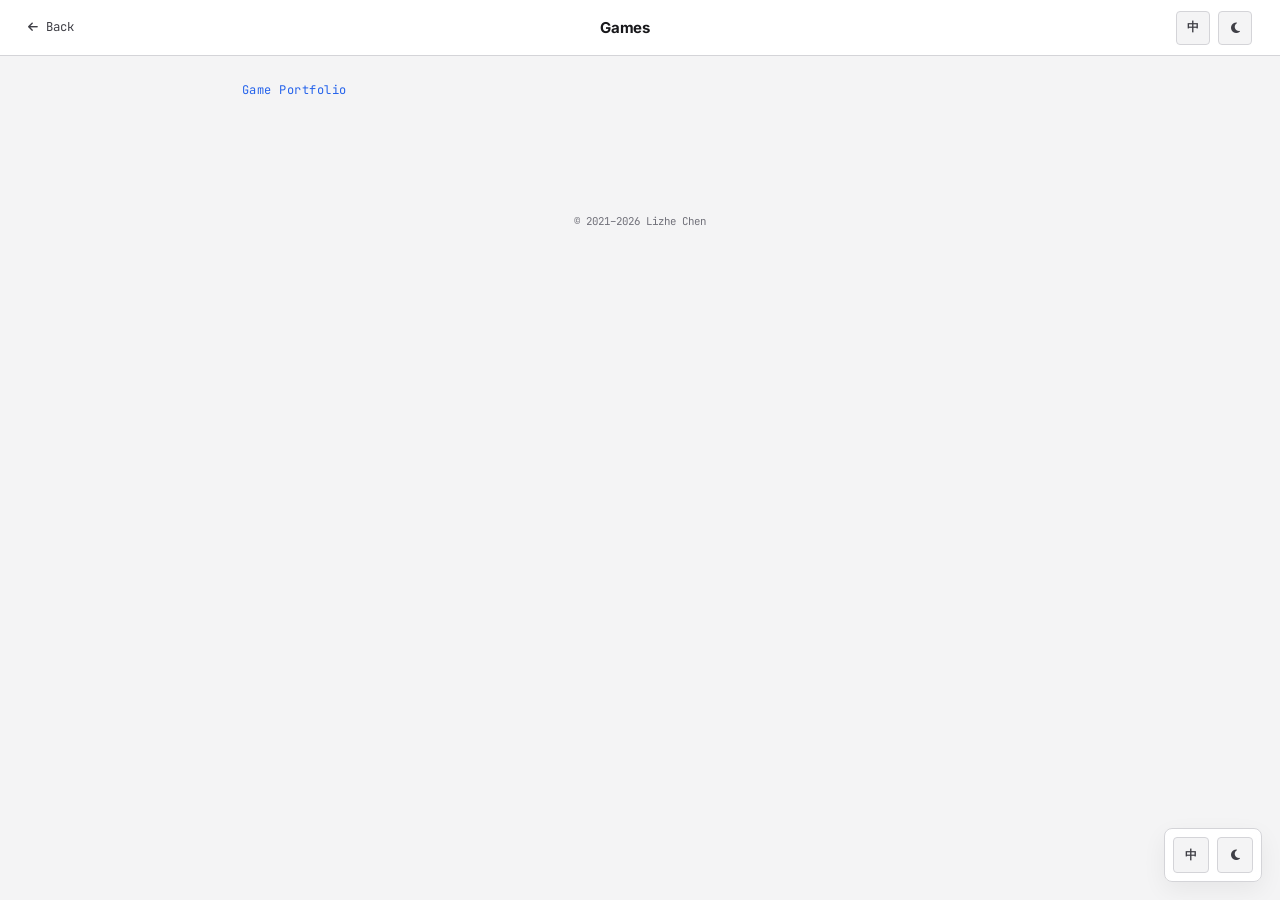
==== experimentalgames.html @ ad8b5a19 "Create experimentalgames.html" ====
<!DOCTYPE html>
<html lang="en" data-theme="light">
<head>
    <meta charset="UTF-8">
    <meta name="viewport" content="width=device-width, initial-scale=1.0">
    <title>Games | Lizhe Chen</title>
    <link rel="shortcut icon" href="/img/favicon.png">
    <link rel="preconnect" href="https://fonts.googleapis.com">
    <link rel="preconnect" href="https://fonts.gstatic.com" crossorigin>
    <link href="https://fonts.googleapis.com/css2?family=JetBrains+Mono:wght@400;500;600;700&family=Inter:wght@400;500;600;700;800&family=Noto+Sans+SC:wght@400;500;600;700&display=swap" rel="stylesheet">
    <link rel="stylesheet" href="https://cdn.jsdelivr.net/npm/@fortawesome/fontawesome-free@6.5.1/css/all.min.css">
    <link rel="stylesheet" href="/css/index.css">
</head>
<body class="subpage">

<header class="sub-header">
    <a href="/" class="sub-back mono">
        <i class="fas fa-arrow-left"></i>
        <span class="en">Back</span><span class="zh">返回</span>
    </a>
    <h1 class="sub-title-text">
        <span class="en">Games</span>
        <span class="zh">游戏作品</span>
    </h1>
    <div class="sub-controls">
        <button class="ctrl-btn lang-toggle" title="Switch Language">
            <span class="en">中</span><span class="zh">EN</span>
        </button>
        <button class="ctrl-btn theme-toggle" title="Toggle Theme">
            <i class="fas fa-moon"></i>
        </button>
    </div>
</header>

<main class="sub-main">
    <span class="sub-section-label mono">
        <span class="en">Game Portfolio</span>
        <span class="zh">游戏作品集</span>
    </span>
    <div class="game-list" id="game-all"></div>
</main>

<footer class="footer" style="max-width:860px;margin:0 auto;">
    <p class="mono">&copy; 2021–2026 Lizhe Chen</p>
</footer>

<div class="floating-controls" aria-label="Display controls">
    <button class="ctrl-btn lang-toggle" title="Switch Language">
        <span class="en">中</span><span class="zh">EN</span>
    </button>
    <button class="ctrl-btn theme-toggle" title="Toggle Theme">
        <i class="fas fa-moon"></i>
    </button>
</div>

<script src="/js/main.js"></script>
</body>
</html>
---- css/index.css ----
/* ==============================================================
   Zishen Wei — Academic Homepage
   Light = Blue accent · Dark = Orange accent
   Geeky / Terminal aesthetic · Sidebar layout · Sharp corners
   Data-driven from /data/*.json
   ============================================================== */

/* ───── Variables ───── */
:root {
    --font: 'Inter', 'Noto Sans SC', -apple-system, 'PingFang SC', 'Microsoft YaHei', sans-serif;
    --mono: 'JetBrains Mono', 'Consolas', 'Courier New', monospace;
    --sidebar-w: 260px;
    --ease: cubic-bezier(.4,0,.2,1);
    --dur: .25s;
}

/* ── Light theme (blue) ── */
html[data-theme="light"] {
    --bg:       #f4f4f5;
    --bg2:      #ffffff;
    --bg3:      #e8e8ec;
    --fg:       #18181b;
    --fg2:      #3f3f46;
    --fg3:      #71717a;
    --border:   #d4d4d8;
    --accent:   #2563eb;
    --accent2:  #1d4ed8;
    --accent-bg:#dbeafe;
    --green:    #16a34a;
    --yellow:   #ca8a04;
    --red:      #dc2626;
    --purple:   #7c3aed;
    --shadow:   0 1px 3px rgba(0,0,0,.08);
    --shadow-lg:0 8px 24px rgba(0,0,0,.06);
    --code-bg:  #f0f0f3;
}

/* ── Dark theme (orange) ── */
html[data-theme="dark"] {
    --bg:       #0a0a0b;
    --bg2:      #141416;
    --bg3:      #1e1e22;
    --fg:       #e4e4e7;
    --fg2:      #a1a1aa;
    --fg3:      #71717a;
    --border:   #27272a;
    --accent:   #f97316;
    --accent2:  #fb923c;
    --accent-bg:rgba(249,115,22,.1);
    --green:    #4ade80;
    --yellow:   #facc15;
    --red:      #f87171;
    --purple:   #a78bfa;
    --shadow:   0 1px 3px rgba(0,0,0,.4);
    --shadow-lg:0 8px 24px rgba(0,0,0,.5);
    --code-bg:  #18181b;
}

/* ───── Reset & Base ───── */
*, *::before, *::after { margin:0; padding:0; box-sizing:border-box; }

html {
    font-size: 15px;
    scroll-behavior: smooth;
    scroll-padding-top: 24px;
}

body {
    font-family: var(--font);
    background: var(--bg);
    color: var(--fg);
    line-height: 1.7;
    -webkit-font-smoothing: antialiased;
    overflow-x: hidden;
    transition: background var(--dur) var(--ease), color var(--dur) var(--ease);
}

/* i18n */
html:not([lang="zh"]) .zh { display: none !important; }
html[lang="zh"] .en        { display: none !important; }

a { color: var(--accent); text-decoration: none; transition: color var(--dur); }
a:hover { color: var(--accent2); }
strong { font-weight: 600; }
code { font-family: var(--mono); font-size: .85em; background: var(--code-bg); padding: 2px 6px; border-radius: 2px; }
em { font-style: italic; color: var(--fg2); }
.mono { font-family: var(--mono); }
img { max-width:100%; display:block; }

::selection { background: var(--accent); color: #fff; }

/* ===============================================================
   SIDEBAR
   =============================================================== */
.sidebar {
    position: fixed;
    top: 0; left: 0;
    width: var(--sidebar-w);
    height: 100vh;
    background: var(--bg2);
    border-right: 1px solid var(--border);
    display: flex;
    flex-direction: column;
    z-index: 100;
    transition: transform .3s var(--ease), background var(--dur) var(--ease);
}

.sidebar-top {
    padding: 32px 20px 20px;
    text-align: center;
}

.avatar-wrap {
    position: relative;
    display: inline-flex;
    align-items: center;
    justify-content: center;
    width: 108px;
    height: 108px;
    margin-bottom: 14px;
    border-radius: 999px;
    background: linear-gradient(145deg, var(--accent-bg), transparent 68%);
    border: 1px solid var(--border);
    box-shadow: inset 0 0 0 1px rgba(255,255,255,.04);
    transition: border-color var(--dur), box-shadow var(--dur), transform var(--dur);
}
.avatar {
    width: 92px; height: 92px;
    border-radius: 999px;
    border: 2px solid var(--bg2);
    object-fit: cover;
    box-shadow: 0 8px 20px rgba(0,0,0,.16);
    transition: transform var(--dur), filter var(--dur);
}
.avatar-wrap:hover {
    border-color: var(--accent);
    box-shadow: 0 0 0 3px var(--accent-bg), inset 0 0 0 1px rgba(255,255,255,.04);
    transform: translateY(-1px);
}
.avatar-wrap:hover .avatar {
    transform: scale(1.02);
    filter: saturate(1.05);
}
.status-dot {
    position: absolute;
    bottom: 8px; right: 8px;
    width: 11px; height: 11px;
    border-radius: 50%;
    background: var(--green);
    border: 2px solid var(--bg2);
    box-shadow: 0 0 0 2px var(--bg2);
}

.sidebar-name {
    font-size: 1.15rem;
    font-weight: 700;
    letter-spacing: -.02em;
    margin-bottom: 2px;
}
.sidebar-tag {
    font-size: .72rem;
    color: var(--fg3);
    letter-spacing: .02em;
}

/* Nav */
.sidebar-nav {
    flex: 1;
    padding: 12px 12px;
    display: flex;
    flex-direction: column;
    gap: 2px;
}
.nav-item {
    display: flex;
    align-items: center;
    gap: 10px;
    padding: 9px 14px;
    font-size: .85rem;
    font-weight: 500;
    color: var(--fg2);
    border-radius: 4px;
    transition: all var(--dur) var(--ease);
    position: relative;
}
.nav-item i { width: 18px; text-align: center; font-size: .8rem; }
.nav-item:hover { color: var(--fg); background: var(--bg3); }
.nav-item.active {
    color: var(--accent);
    background: var(--accent-bg);
}
.nav-item.active::before {
    content: '';
    position: absolute;
    left: 0; top: 50%;
    transform: translateY(-50%);
    width: 3px; height: 20px;
    background: var(--accent);
    border-radius: 0 2px 2px 0;
}

/* Bottom */
.sidebar-bottom {
    padding: 16px 20px;
    border-top: 1px solid var(--border);
    display: flex;
    flex-direction: column;
    gap: 12px;
}
.sidebar-icons {
    display: flex;
    justify-content: center;
    gap: 12px;
}
.sidebar-icons a {
    color: var(--fg3);
    font-size: .9rem;
    transition: color var(--dur);
}
.sidebar-icons a:hover { color: var(--accent); }

.cv-btn {
    display: flex;
    align-items: center;
    justify-content: center;
    gap: 6px;
    padding: 7px 0;
    font-size: .75rem;
    font-weight: 600;
    color: var(--accent);
    border: 1px solid var(--accent);
    border-radius: 4px;
    text-align: center;
    transition: all var(--dur) var(--ease);
    text-decoration: none;
    letter-spacing: .03em;
}
.cv-btn:hover {
    background: var(--accent);
    color: #fff;
}
.cv-btn i {
    font-size: .7rem;
}

.sidebar-controls {
    display: flex;
    justify-content: center;
    gap: 8px;
}
.ctrl-btn {
    width: 34px; height: 34px;
    border: 1px solid var(--border);
    border-radius: 4px;
    background: var(--bg);
    color: var(--fg2);
    font-size: .8rem;
    font-family: var(--mono);
    font-weight: 600;
    cursor: pointer;
    display: flex;
    align-items: center;
    justify-content: center;
    transition: all var(--dur);
}
.ctrl-btn:hover {
    border-color: var(--accent);
    color: var(--accent);
    background: var(--accent-bg);
}

.floating-controls {
    position: fixed;
    right: 18px;
    bottom: 18px;
    z-index: 300;
    display: inline-flex;
    gap: 8px;
    padding: 8px;
    background: var(--bg2);
    background: color-mix(in oklab, var(--bg2) 92%, transparent);
    border: 1px solid var(--border);
    border-radius: 8px;
    box-shadow: var(--shadow-lg);
    backdrop-filter: blur(8px);
}

.floating-controls .ctrl-btn {
    width: 36px;
    height: 36px;
}

/* ===============================================================
   MOBILE TOP BAR
   =============================================================== */
.topbar {
    display: none;
    position: fixed;
    top: 0; left: 0; right: 0;
    height: 52px;
    background: var(--bg2);
    border-bottom: 1px solid var(--border);
    z-index: 200;
    align-items: center;
    padding: 0 16px;
    gap: 12px;
    transition: background var(--dur) var(--ease);
}
.topbar-menu {
    background: none; border: none;
    color: var(--fg);
    font-size: 1.2rem;
    cursor: pointer;
}
.topbar-name {
    flex: 1;
    font-size: .85rem;
    color: var(--fg3);
}
.topbar-right {
    display: flex;
    gap: 6px;
}

.sidebar-controls,
.topbar-right,
.sub-controls {
    display: none;
}

.overlay {
    display: none;
    position: fixed;
    inset: 0;
    background: rgba(0,0,0,.5);
    z-index: 90;
}
.overlay.show { display: block; }

/* ===============================================================
   MAIN
   =============================================================== */
.main {
    margin-left: var(--sidebar-w);
    min-height: 100vh;
    padding: 0;
    transition: margin var(--dur) var(--ease);
}

.sec {
    max-width: 820px;
    margin: 0 auto;
    padding: 48px 36px 56px;
    border-bottom: 1px solid var(--border);
}
.sec:last-of-type { border-bottom: none; }

/* Section headers */
.sec-header {
    display: flex;
    align-items: baseline;
    gap: 12px;
    margin-bottom: 32px;
}
.sec-label {
    font-size: .8rem;
    color: var(--accent);
    letter-spacing: .04em;
}
.sec-count {
    font-size: .72rem;
    color: var(--fg3);
    margin-left: auto;
}

/* ── Intro ── */
.intro { margin-bottom: 40px; }

.glitch-text {
    font-size: 2.5rem;
    font-weight: 800;
    letter-spacing: -.03em;
    line-height: 1.1;
    margin-bottom: 10px;
    position: relative;
    display: inline-block;
}
.glitch-text::after {
    content: attr(data-text);
    position: absolute;
    left: 2px; top: 2px;
    color: var(--accent);
    opacity: 0;
    clip-path: polygon(0 0, 100% 0, 100% 45%, 0 45%);
    animation: glitch 4s ease-in-out infinite;
}

@keyframes glitch {
    0%,92%,100% { opacity:0; transform:translate(0); }
    93% { opacity:.7; transform:translate(-3px, 1px); }
    94% { opacity:.7; transform:translate(3px, -1px); }
    95% { opacity:0; }
    96% { opacity:.5; transform:translate(2px, 2px); }
    97% { opacity:0; }
}

.intro-sub {
    font-size: .95rem;
    color: var(--fg2);
    margin-bottom: 16px;
}

.intro-bio {
    font-size: .95rem;
    line-height: 1.75;
    max-width: 640px;
    color: var(--fg);
    margin-bottom: 18px;
}
.intro-bio strong { color: var(--accent); }

.intro-contact {
    display: flex;
    flex-direction: column;
    gap: 4px;
    font-size: .8rem;
    color: var(--fg3);
    align-items: flex-start;
}
.intro-contact i { margin-right: 6px; color: var(--accent); }
.intro-contact .cv-btn { margin-top: 6px; padding: 6px 16px; }

/* ── Research cards ── */
.research-grid {
    display: grid;
    grid-template-columns: 1fr 1fr;
    gap: 16px;
}
.research-card {
    background: var(--bg2);
    border: 1px solid var(--border);
    border-radius: 4px;
    padding: 22px;
    transition: all var(--dur) var(--ease);
    position: relative;
    overflow: hidden;
}
.research-card::before {
    content: '';
    position: absolute;
    top: 0; left: 0; right: 0;
    height: 2px;
    background: linear-gradient(90deg, var(--accent), var(--purple));
    transform: scaleX(0);
    transform-origin: left;
    transition: transform .4s var(--ease);
}
.research-card:hover {
    border-color: var(--accent);
    box-shadow: var(--shadow-lg);
    transform: translateY(-2px);
}
.research-card:hover::before { transform: scaleX(1); }

.rc-head {
    display: flex;
    align-items: center;
    gap: 10px;
    margin-bottom: 10px;
}
.rc-icon {
    width: 36px; height: 36px;
    display: flex;
    align-items: center;
    justify-content: center;
    background: var(--accent-bg);
    color: var(--accent);
    border-radius: 4px;
    font-size: .9rem;
    flex-shrink: 0;
    transition: all var(--dur);
}
.research-card:hover .rc-icon {
    background: var(--accent);
    color: #fff;
}

.research-card h3 {
    font-size: .95rem;
    font-weight: 600;
    line-height: 1.35;
}
.research-card p {
    font-size: .8rem;
    color: var(--fg3);
    line-height: 1.65;
    margin-bottom: 12px;
}

/* Tags */
.tag-row { display: flex; flex-wrap: wrap; gap: 5px; }
.tag {
    font-family: var(--mono);
    font-size: .65rem;
    font-weight: 500;
    padding: 3px 9px;
    border: 1px solid var(--border);
    border-radius: 2px;
    color: var(--fg3);
    background: var(--bg);
    letter-spacing: .02em;
    transition: all var(--dur);
}
.research-card:hover .tag,
.proj-card:hover .tag,
.proj-detail-card:hover .tag {
    border-color: var(--accent);
    color: var(--accent);
    background: var(--accent-bg);
}

/* ===============================================================
   PUBLICATIONS
   =============================================================== */
.pub-list {
    display: flex;
    flex-direction: column;
    gap: 12px;
}
.pub {
    display: flex;
    gap: 16px;
    align-items: flex-start;
    padding: 16px 18px;
    background: var(--bg2);
    border: 1px solid var(--border);
    border-radius: 4px;
    border-left: 3px solid transparent;
    transition: all var(--dur) var(--ease);
}
.pub:hover {
    border-left-color: var(--accent);
    background: var(--bg3);
    transform: translateX(4px);
}

/* Paper thumbnail */
.pub-thumb {
    width: 150px;
    height: 95px;
    flex-shrink: 0;
    border-radius: 4px;
    overflow: hidden;
    background: var(--bg3);
    border: 1px solid var(--border);
    position: relative;
    display: flex;
    align-items: center;
    justify-content: center;
    transition: border-color var(--dur);
}
.pub:hover .pub-thumb { border-color: var(--accent); }
.pub-thumb img {
    width: 100%;
    height: 100%;
    object-fit: cover;
    position: absolute;
    inset: 0;
    z-index: 1;
}
.pub-thumb-label {
    font-size: .6rem;
    color: var(--fg3);
    text-transform: uppercase;
    letter-spacing: .06em;
    user-select: none;
}

.pub-badge {
    display: inline-flex;
    align-items: center;
    justify-content: center;
    padding: 2px 8px;
    font-family: var(--mono);
    font-size: .6rem;
    font-weight: 700;
    letter-spacing: .04em;
    border-radius: 2px;
    margin-bottom: 6px;
    vertical-align: middle;
}
.pub-badge.ccf-a { background: rgba(234,179,8,.15); color: var(--yellow); border: 1px solid rgba(234,179,8,.3); }
.pub-badge.ccf-c { background: rgba(96,165,250,.1); color: #60a5fa; border: 1px solid rgba(96,165,250,.25); }
.pub-badge.journal { background: rgba(74,222,128,.1); color: var(--green); border: 1px solid rgba(74,222,128,.25); }
.pub-badge.conf { background: rgba(167,139,250,.1); color: var(--purple); border: 1px solid rgba(167,139,250,.25); }
.pub-badge.preprint { background: var(--bg3); color: var(--fg3); border: 1px solid var(--border); }

.pub-body { flex: 1; min-width: 0; }
.pub-body h3 {
    font-size: .88rem;
    font-weight: 600;
    line-height: 1.45;
    margin-bottom: 4px;
}
.pub-body h3 a { color: var(--fg); }
.pub-body h3 a:hover { color: var(--accent); }
.pub-meta {
    font-size: .78rem;
    color: var(--fg3);
    margin-bottom: 2px;
}
.pub-meta u { text-decoration-color: var(--accent); text-underline-offset: 2px; }
.pub-venue {
    font-size: .72rem;
    color: var(--fg3);
    font-style: italic;
}

/* ── View All button ── */
.view-all-wrap {
    margin-top: 24px;
    text-align: center;
}
.view-all-btn {
    display: inline-flex;
    align-items: center;
    gap: 8px;
    padding: 10px 28px;
    font-size: .82rem;
    font-weight: 600;
    color: var(--accent);
    border: 1px solid var(--accent);
    border-radius: 4px;
    background: transparent;
    transition: all var(--dur) var(--ease);
    letter-spacing: .02em;
}
.view-all-btn:hover {
    background: var(--accent);
    color: #fff;
    transform: translateY(-1px);
    box-shadow: var(--shadow);
}
.view-all-btn i { font-size: .75rem; }

/* ===============================================================
   PROJECTS — Grid cards (main page)
   =============================================================== */
.proj-grid {
    display: grid;
    grid-template-columns: 1fr 1fr;
    gap: 14px;
}
.proj-card {
    background: var(--bg2);
    border: 1px solid var(--border);
    border-radius: 4px;
    padding: 22px;
    display: flex;
    flex-direction: column;
    transition: all var(--dur) var(--ease);
    position: relative;
}
.proj-card::after {
    content: '';
    position: absolute;
    bottom: 0; left: 0; right: 0;
    height: 2px;
    background: linear-gradient(90deg, var(--accent), var(--green));
    transform: scaleX(0);
    transition: transform .35s var(--ease);
}
.proj-card:hover {
    border-color: var(--accent);
    box-shadow: var(--shadow-lg);
    transform: translateY(-3px);
}
.proj-card:hover::after { transform: scaleX(1); }

.proj-cover {
    width: 100%;
    aspect-ratio: 16 / 9;
    border-radius: 4px;
    overflow: hidden;
    border: 1px solid var(--border);
    margin-bottom: 12px;
    background: var(--bg3);
}
.proj-cover img {
    width: 100%;
    height: 100%;
    object-fit: cover;
    transition: transform .3s var(--ease);
}
.proj-card:hover .proj-cover img {
    transform: scale(1.02);
}

.proj-head {
    display: flex;
    align-items: center;
    gap: 0.5rem;
    margin-bottom: 10px;
}
.proj-icon {
    font-size: .8rem;
    color: var(--accent);
}
.proj-badge {
    margin-left: auto;
    font-family: var(--mono);
    font-size: .6rem;
    font-weight: 600;
    padding: 2px 8px;
    border-radius: 2px;
    text-transform: uppercase;
    letter-spacing: .05em;
}
.proj-badge.open-source { background: rgba(74,222,128,.12); color: var(--green); border: 1px solid rgba(74,222,128,.25); }
.proj-badge.wip { background: rgba(234,179,8,.12); color: var(--yellow); border: 1px solid rgba(234,179,8,.25); }
.proj-badge.contrib { background: rgba(167,139,250,.1); color: var(--purple); border: 1px solid rgba(167,139,250,.25); }

.proj-stars {
    display: inline-flex;
    align-items: center;
    gap: 4px;
    font-family: var(--mono);
    font-size: .7rem;
    color: var(--dim);
}
.proj-stars i {
    color: #f59e0b;
    font-size: .65rem;
}

.proj-card h3 {
    font-size: 1rem;
    font-weight: 600;
    margin-bottom: 8px;
}
.proj-card h3 a { color: var(--fg); }
.proj-card h3 a:hover { color: var(--accent); }

.proj-card > p {
    font-size: .82rem;
    color: var(--fg3);
    line-height: 1.65;
    flex: 1;
    margin-bottom: 14px;
}

/* ===============================================================
   PROJECTS — Detail cards (sub-page, single column, larger)
   =============================================================== */
.proj-detail-list {
    display: flex;
    flex-direction: column;
    gap: 20px;
}

.proj-detail-card {
    background: var(--bg2);
    border: 1px solid var(--border);
    border-radius: 4px;
    padding: 28px;
    transition: all var(--dur) var(--ease);
    position: relative;
    overflow: hidden;
}
.proj-detail-card::after {
    content: '';
    position: absolute;
    bottom: 0; left: 0; right: 0;
    height: 2px;
    background: linear-gradient(90deg, var(--accent), var(--green));
    transform: scaleX(0);
    transition: transform .35s var(--ease);
}
.proj-detail-card:hover {
    border-color: var(--accent);
    box-shadow: var(--shadow-lg);
}
.proj-detail-card:hover::after { transform: scaleX(1); }

.proj-detail-top { margin-bottom: 16px; }
.proj-detail-card h3 {
    font-size: 1.2rem;
    font-weight: 700;
    margin-bottom: 8px;
}
.proj-detail-card h3 a { color: var(--fg); }
.proj-detail-card h3 a:hover { color: var(--accent); }

.proj-detail-role {
    font-size: .8rem;
    color: var(--accent);
    display: flex;
    align-items: center;
    gap: 6px;
}
.proj-detail-role i { font-size: .75rem; }

.proj-detail-img {
    margin-bottom: 16px;
    border-radius: 4px;
    overflow: hidden;
    border: 1px solid var(--border);
}
.proj-detail-img img {
    width: 100%;
    display: block;
}

.proj-detail-body {
    font-size: .9rem;
    color: var(--fg2);
    line-height: 1.75;
    margin-bottom: 16px;
}

/* ===============================================================
   EXPERIENCE / TIMELINE
   =============================================================== */
.sub-title {
    font-size: .95rem;
    font-weight: 600;
    display: flex;
    align-items: center;
    gap: 8px;
    margin: 36px 0 18px;
}
.sub-title i { color: var(--accent); font-size: .85rem; }

.timeline {
    position: relative;
    padding-left: 26px;
}
.timeline::before {
    content: '';
    position: absolute;
    left: 5px;
    top: 8px; bottom: 8px;
    width: 1px;
    background: var(--border);
}

.tl-item { position: relative; margin-bottom: 18px; }
.tl-item:last-child { margin-bottom: 0; }

.tl-dot {
    position: absolute;
    left: -26px; top: 20px;
    width: 11px; height: 11px;
    border-radius: 50%;
    border: 2px solid var(--accent);
    background: var(--bg);
    z-index: 1;
    transition: all var(--dur);
}
.tl-item:hover .tl-dot {
    background: var(--accent);
    box-shadow: 0 0 0 3px var(--accent-bg);
}

.tl-card {
    background: var(--bg2);
    border: 1px solid var(--border);
    border-radius: 4px;
    padding: 18px 20px;
    transition: all var(--dur);
}
.tl-card:hover {
    border-color: var(--accent);
    box-shadow: var(--shadow);
}

.tl-row {
    display: flex;
    justify-content: space-between;
    align-items: flex-start;
    gap: 10px;
    margin-bottom: 4px;
    flex-wrap: wrap;
}
.tl-row h4 { font-size: .92rem; font-weight: 600; }
.tl-date {
    font-size: .68rem;
    color: var(--accent);
    padding: 2px 8px;
    border: 1px solid var(--accent);
    border-radius: 2px;
    white-space: nowrap;
    opacity: .8;
}

.tl-role {
    font-size: .82rem;
    color: var(--accent);
    font-weight: 500;
    margin-bottom: 6px;
}
.tl-desc {
    font-size: .8rem;
    color: var(--fg3);
    line-height: 1.6;
}
.tl-list {
    list-style: none;
    margin-top: 8px;
}
.tl-list li {
    position: relative;
    padding-left: 14px;
    font-size: .8rem;
    color: var(--fg3);
    line-height: 1.6;
    margin-bottom: 5px;
}
.tl-list li::before {
    content: '›';
    position: absolute;
    left: 0;
    color: var(--accent);
    font-weight: 700;
}

/* ===============================================================
   AWARDS
   =============================================================== */
.awards-list {
    display: flex;
    flex-direction: column;
    gap: 8px;
}
.award {
    display: flex;
    align-items: flex-start;
    gap: 14px;
    padding: 14px 18px;
    background: var(--bg2);
    border: 1px solid var(--border);
    border-radius: 4px;
    transition: all var(--dur) var(--ease);
}
.award:hover {
    border-color: var(--accent);
    transform: translateX(4px);
    background: var(--bg3);
}
.award-icon {
    color: var(--yellow);
    font-size: .9rem;
    margin-top: 2px;
    flex-shrink: 0;
}
.award h4 {
    font-size: .85rem;
    font-weight: 500;
    line-height: 1.5;
}
.award h4 strong { color: var(--accent); }
.award-official {
    font-size: .68rem;
    color: var(--fg3);
    margin-top: 3px;
    opacity: .75;
}
.award-note {
    font-size: .75rem;
    color: var(--fg3);
    margin-top: 3px;
}

/* ===============================================================
   GAMES
   =============================================================== */
.game-list {
    display: flex;
    flex-direction: column;
    gap: 20px;
}

/* ── Card (main page — compact with embedded video) ── */
.game-card {
    background: var(--bg2);
    border: 1px solid var(--border);
    border-radius: 4px;
    overflow: hidden;
    transition: all var(--dur) var(--ease);
    display: flex;
    flex-direction: row;
    gap: 0;
}
.game-card:hover {
    border-color: var(--accent);
    box-shadow: var(--shadow-lg);
    transform: translateY(-2px);
}

.game-video {
    flex-shrink: 0;
    width: 320px;
    aspect-ratio: 16 / 9;
    background: #000;
    position: relative;
}
.game-video iframe {
    position: absolute;
    inset: 0;
    width: 100%;
    height: 100%;
    border: none;
}

.game-cover {
    flex-shrink: 0;
    width: 320px;
    aspect-ratio: 16 / 9;
    background: var(--bg3);
    overflow: hidden;
}
.game-cover img {
    width: 100%;
    height: 100%;
    object-fit: cover;
    transition: transform .3s var(--ease);
}
.game-card:hover .game-cover img { transform: scale(1.03); }

.game-body {
    flex: 1;
    padding: 20px 24px;
    display: flex;
    flex-direction: column;
    min-width: 0;
}
.game-body h3 {
    font-size: 1.05rem;
    font-weight: 700;
    margin-bottom: 4px;
}
.game-role {
    font-size: .72rem;
    color: var(--accent);
    margin-bottom: 10px;
}
.game-desc {
    font-size: .82rem;
    color: var(--fg2);
    line-height: 1.65;
    flex: 1;
    margin-bottom: 12px;
}
.game-awards {
    font-size: .75rem;
    color: var(--yellow);
    display: flex;
    align-items: center;
    gap: 6px;
    margin-bottom: 10px;
}
.game-awards i { font-size: .7rem; }

.game-views {
    display: inline-flex;
    align-items: center;
    gap: 5px;
    font-family: var(--mono);
    font-size: .72rem;
    color: var(--dim);
    margin-bottom: 10px;
}
.game-views i {
    color: var(--accent);
    font-size: .65rem;
}

/* ── Detail card (sub-page — full width, large video) ── */
.game-detail-card {
    background: var(--bg2);
    border: 1px solid var(--border);
    border-radius: 4px;
    padding: 28px;
    transition: all var(--dur) var(--ease);
    position: relative;
    overflow: hidden;
}
.game-detail-card::after {
    content: '';
    position: absolute;
    bottom: 0; left: 0; right: 0;
    height: 2px;
    background: linear-gradient(90deg, var(--accent), var(--purple));
    transform: scaleX(0);
    transition: transform .35s var(--ease);
}
.game-detail-card:hover {
    border-color: var(--accent);
    box-shadow: var(--shadow-lg);
}
.game-detail-card:hover::after { transform: scaleX(1); }
.game-detail-card:hover .tag {
    border-color: var(--accent);
    color: var(--accent);
    background: var(--accent-bg);
}

.game-detail-card h3 {
    font-size: 1.3rem;
    font-weight: 700;
    margin-bottom: 4px;
}

.game-video-lg {
    width: 100%;
    aspect-ratio: 16 / 9;
    margin: 16px 0;
    border-radius: 4px;
    overflow: hidden;
    border: 1px solid var(--border);
}
.game-video-lg iframe {
    width: 100%;
    height: 100%;
    border: none;
}

.game-cover-lg {
    width: 100%;
    aspect-ratio: 16 / 9;
    margin: 16px 0;
    border-radius: 4px;
    overflow: hidden;
    border: 1px solid var(--border);
}
.game-cover-lg img {
    width: 100%;
    height: 100%;
    object-fit: cover;
}

.game-detail-body {
    font-size: .9rem;
    color: var(--fg2);
    line-height: 1.75;
    margin-bottom: 16px;
}

.game-links {
    display: flex;
    flex-wrap: wrap;
    gap: 10px;
    margin-top: 14px;
}
.game-link {
    display: inline-flex;
    align-items: center;
    gap: 6px;
    padding: 6px 14px;
    font-size: .78rem;
    font-weight: 500;
    color: var(--accent);
    border: 1px solid var(--accent);
    border-radius: 4px;
    transition: all var(--dur);
}
.game-link:hover {
    background: var(--accent);
    color: #fff;
}
.game-link i { font-size: .75rem; }

/* ===============================================================
   FOOTER
   =============================================================== */
.footer {
    text-align: center;
    padding: 28px 20px;
    color: var(--fg3);
    font-size: .72rem;
}

/* ===============================================================
   SUB-PAGE LAYOUT (papers.html, awards.html, projects.html)
   =============================================================== */
.subpage { background: var(--bg); color: var(--fg); }

.sub-header {
    position: fixed;
    top: 0; left: 0; right: 0;
    height: 56px;
    background: var(--bg2);
    border-bottom: 1px solid var(--border);
    display: flex;
    align-items: center;
    padding: 0 28px;
    gap: 16px;
    z-index: 100;
    transition: background var(--dur) var(--ease);
}
.sub-back {
    display: inline-flex;
    align-items: center;
    gap: 8px;
    font-size: .82rem;
    color: var(--fg2);
    transition: color var(--dur);
    flex-shrink: 0;
}
.sub-back:hover { color: var(--accent); }
.sub-back i { font-size: .75rem; }

.sub-title-text {
    flex: 1;
    font-size: 1rem;
    font-weight: 700;
    letter-spacing: -.01em;
    text-align: center;
}

.sub-controls {
    display: flex;
    gap: 8px;
    flex-shrink: 0;
}

.sub-main {
    max-width: 860px;
    margin: 0 auto;
    padding: 80px 32px 60px;
}

.sub-section-label {
    font-size: .8rem;
    color: var(--accent);
    letter-spacing: .04em;
    margin-bottom: 24px;
    display: block;
}

/* ===============================================================
   ANIMATIONS
   =============================================================== */
.reveal {
    opacity: 0;
    transform: translateY(20px);
    transition: opacity .6s var(--ease), transform .6s var(--ease);
}
.reveal.visible {
    opacity: 1;
    transform: translateY(0);
}
.research-grid .reveal:nth-child(2) { transition-delay: .08s; }
.proj-grid .reveal:nth-child(2) { transition-delay: .06s; }
.proj-grid .reveal:nth-child(3) { transition-delay: .12s; }
.proj-grid .reveal:nth-child(4) { transition-delay: .18s; }

/* Cursor blink */
.sec-label::after {
    content: '█';
    font-size: .7em;
    color: var(--accent);
    animation: blink 1s step-end infinite;
    margin-left: 2px;
}
@keyframes blink { 50% { opacity:0; } }

/* ===============================================================
   RESPONSIVE
   =============================================================== */
@media (max-width: 900px) {
    .sidebar { transform: translateX(-100%); }
    .sidebar.open { transform: translateX(0); }
    .topbar { display: flex; }
    .main { margin-left: 0; padding-top: 52px; }
    .sec { padding: 36px 20px 44px; }
    .research-grid { grid-template-columns: 1fr; }
    .proj-grid { grid-template-columns: 1fr; }
    .glitch-text { font-size: 2rem; }
    .sub-header { padding: 0 16px; }
    .sub-main { padding: 72px 16px 40px; }
    .floating-controls {
        right: 12px;
        bottom: 12px;
        padding: 6px;
    }
    .game-card { flex-direction: column; }
    .game-video,
    .game-cover { width: 100%; }
}

@media (max-width: 600px) {
    .pub { flex-direction: column; gap: 10px; }
    .pub-thumb { width: 100%; height: 140px; }
    .pub-badge { align-self: flex-start; }
    .tl-row { flex-direction: column; }
    .glitch-text { font-size: 1.6rem; }
}
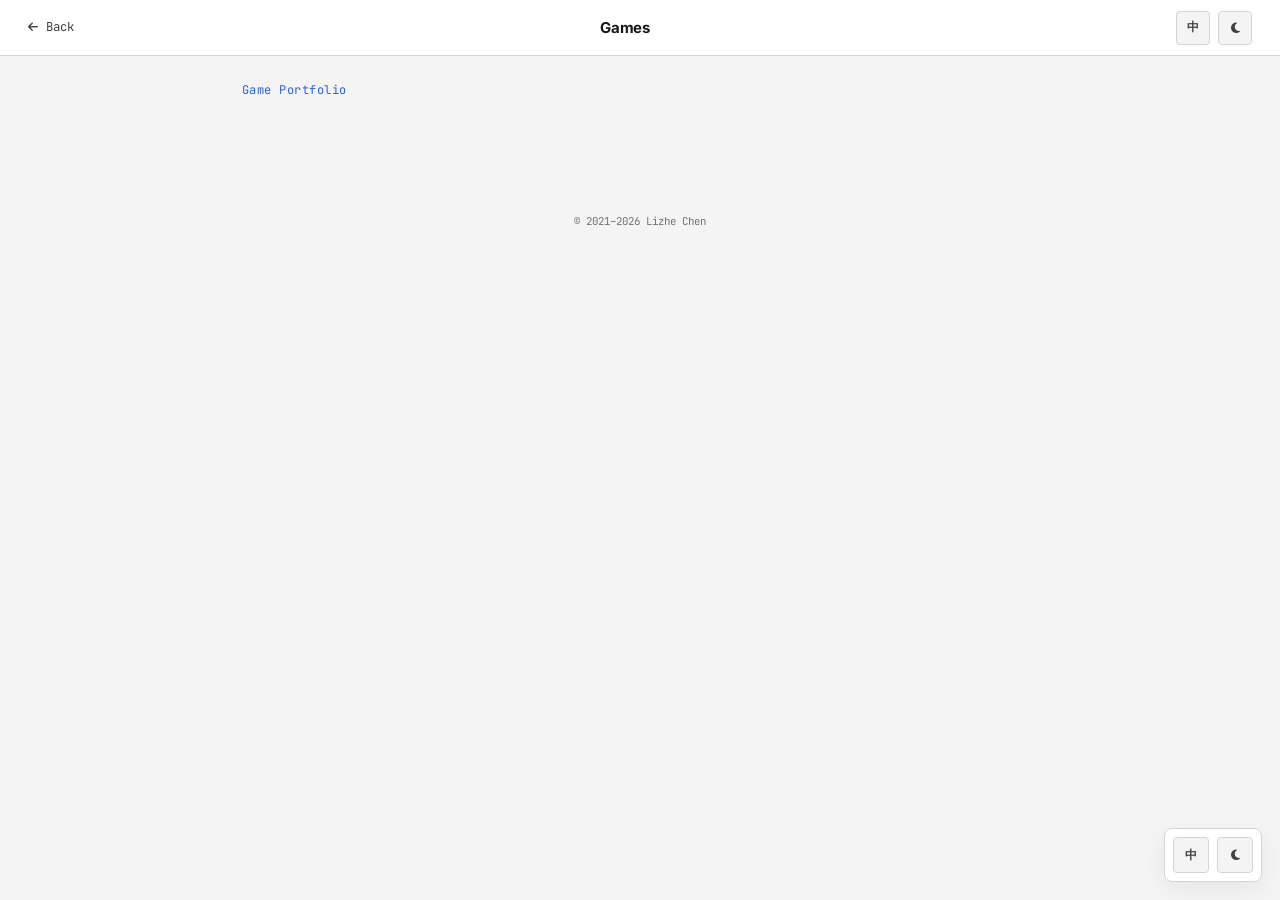
==== commit 7287af08: "Update experimentalgames.html" ====
--- a/experimentalgames.html
+++ b/experimentalgames.html
@@ -4,7 +4,7 @@
     <meta charset="UTF-8">
     <meta name="viewport" content="width=device-width, initial-scale=1.0">
     <title>Games | Lizhe Chen</title>
-    <link rel="shortcut icon" href="/img/favicon.png">
+    <link rel="shortcut icon" href="/img/logo-v.png">
     <link rel="preconnect" href="https://fonts.googleapis.com">
     <link rel="preconnect" href="https://fonts.gstatic.com" crossorigin>
     <link href="https://fonts.googleapis.com/css2?family=JetBrains+Mono:wght@400;500;600;700&family=Inter:wght@400;500;600;700;800&family=Noto+Sans+SC:wght@400;500;600;700&display=swap" rel="stylesheet">
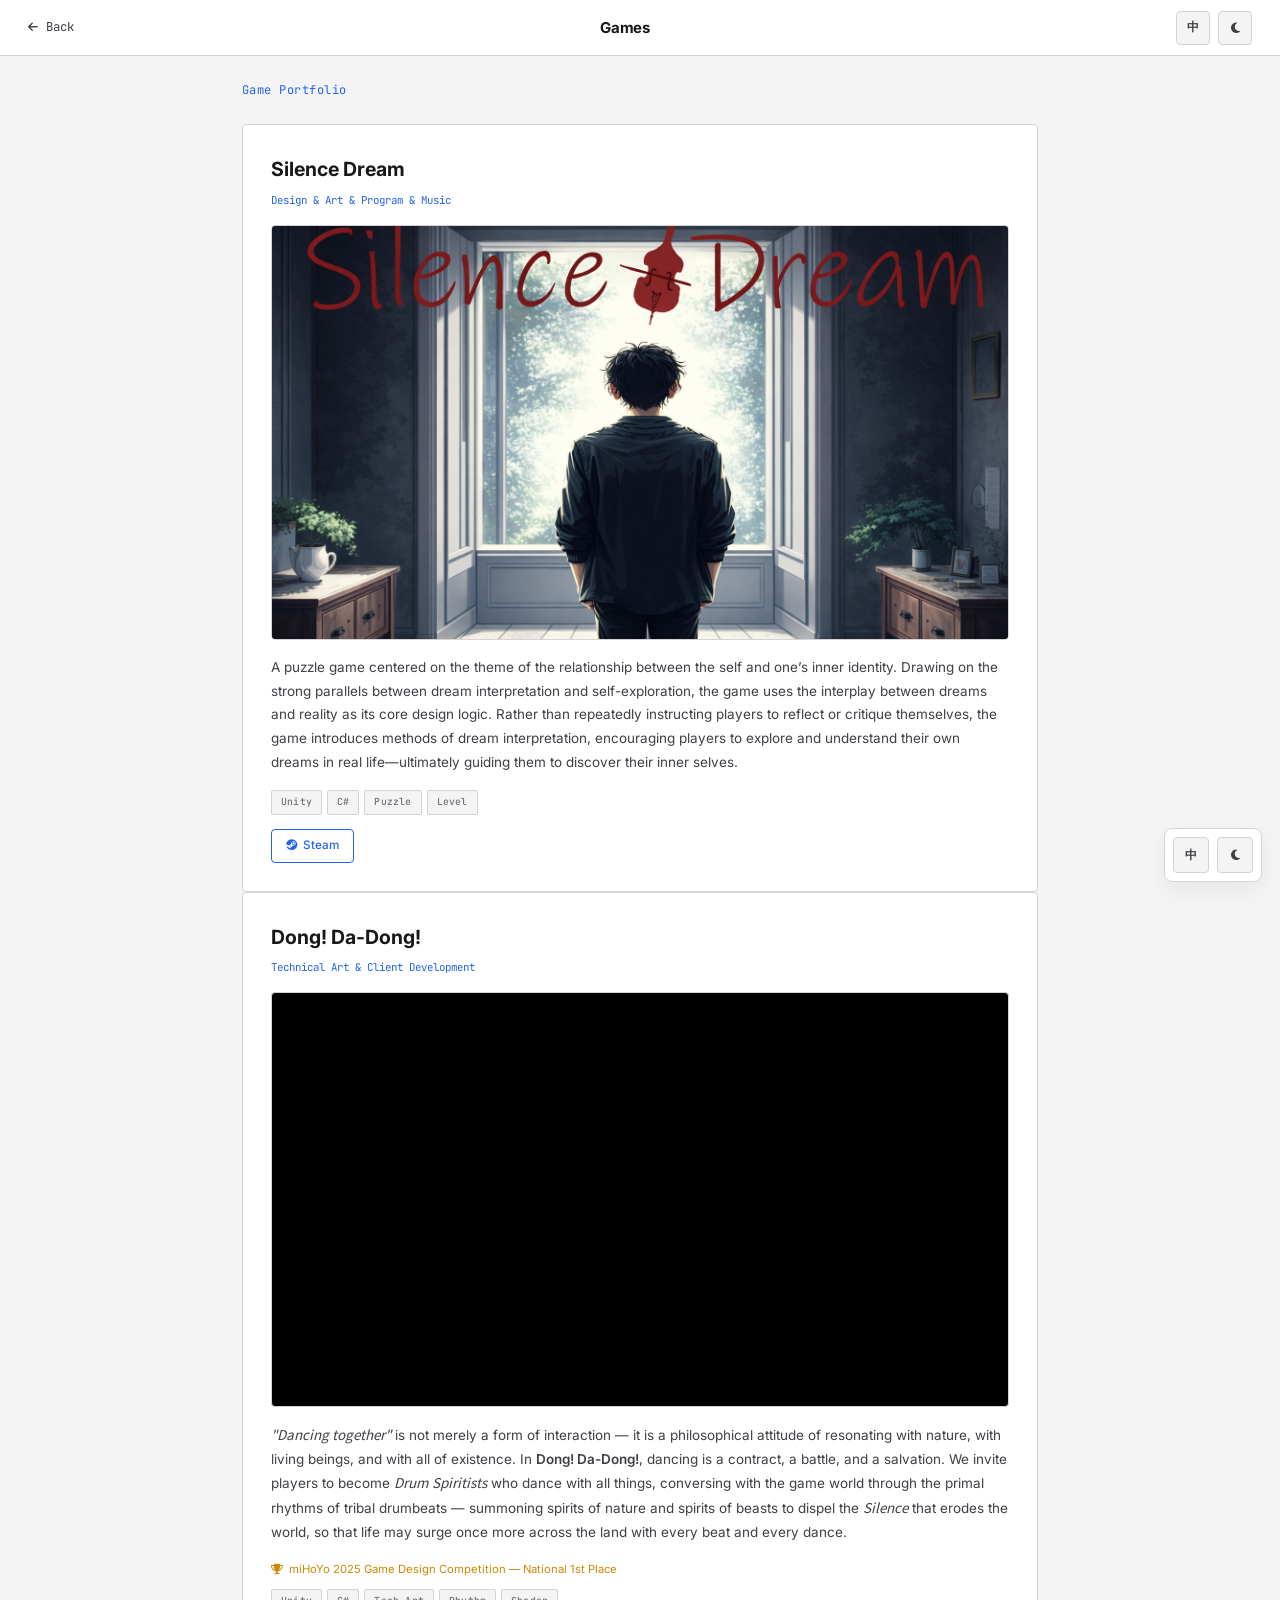
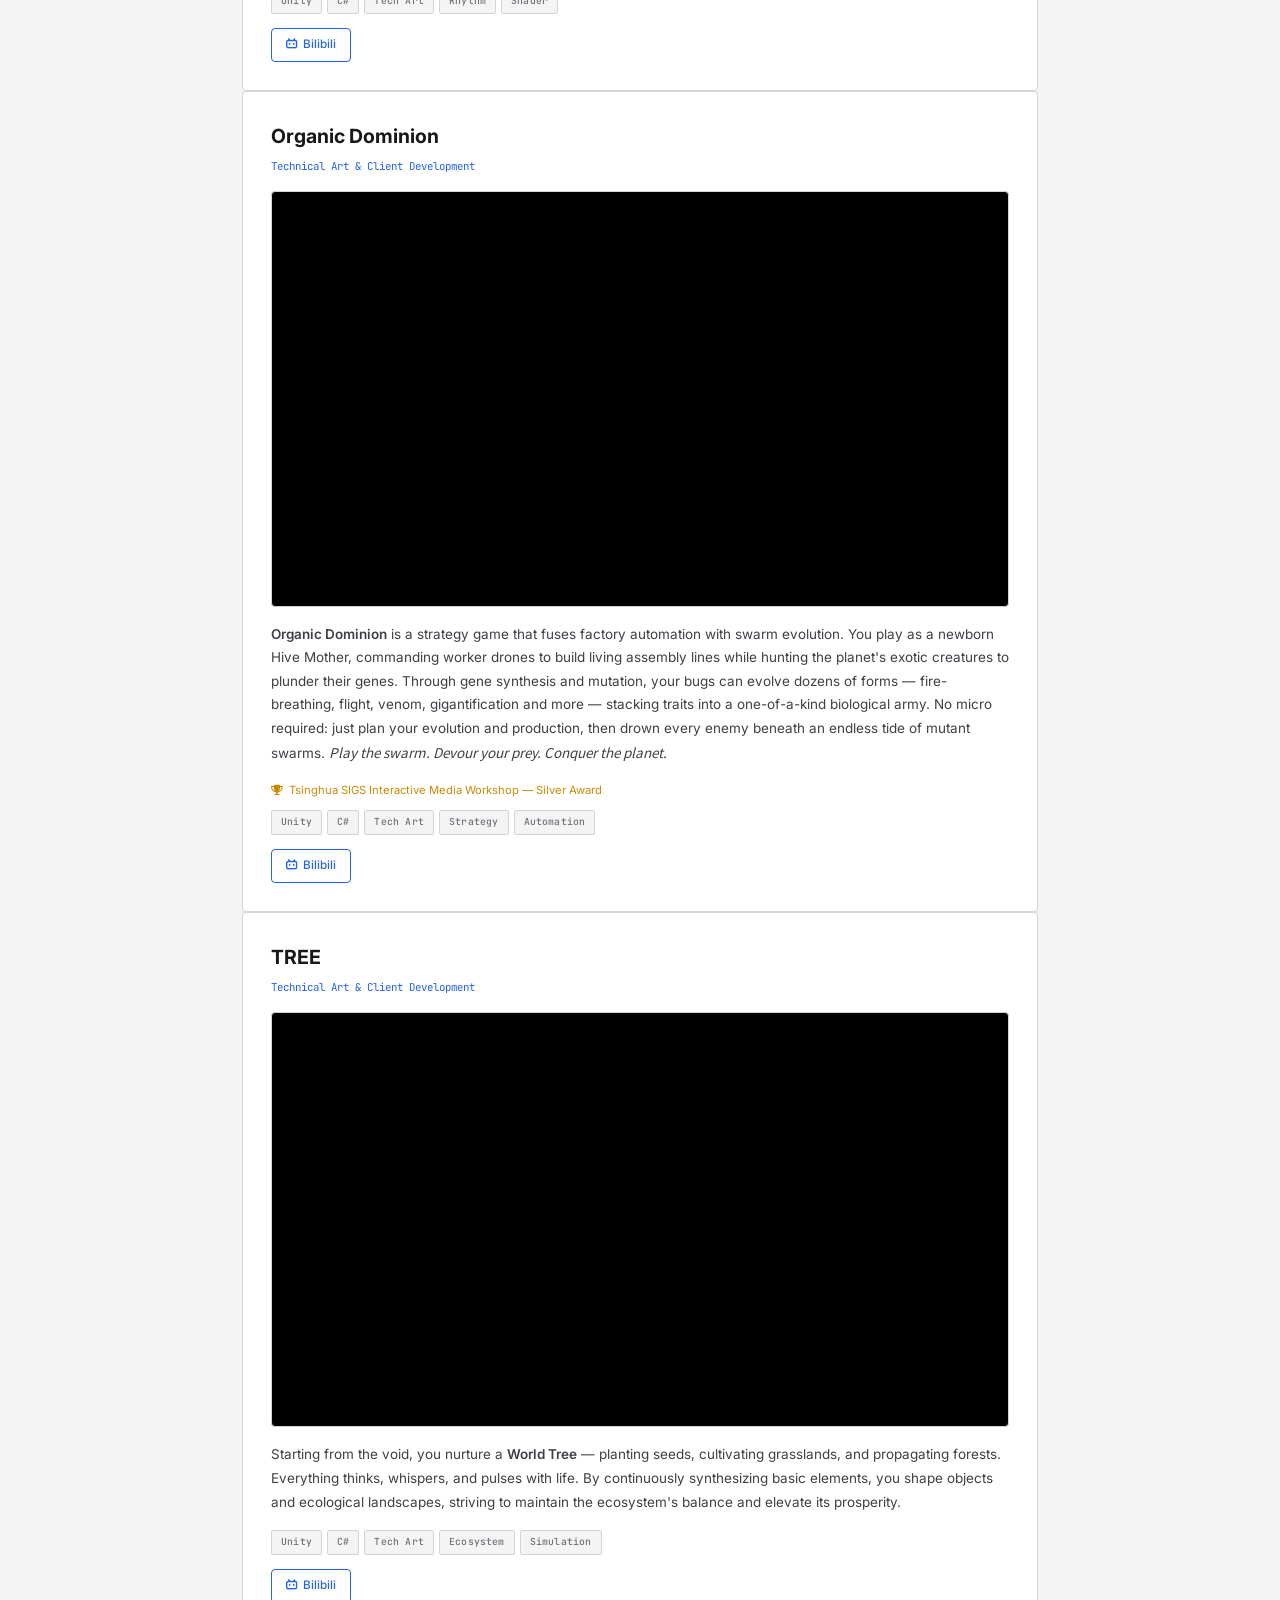
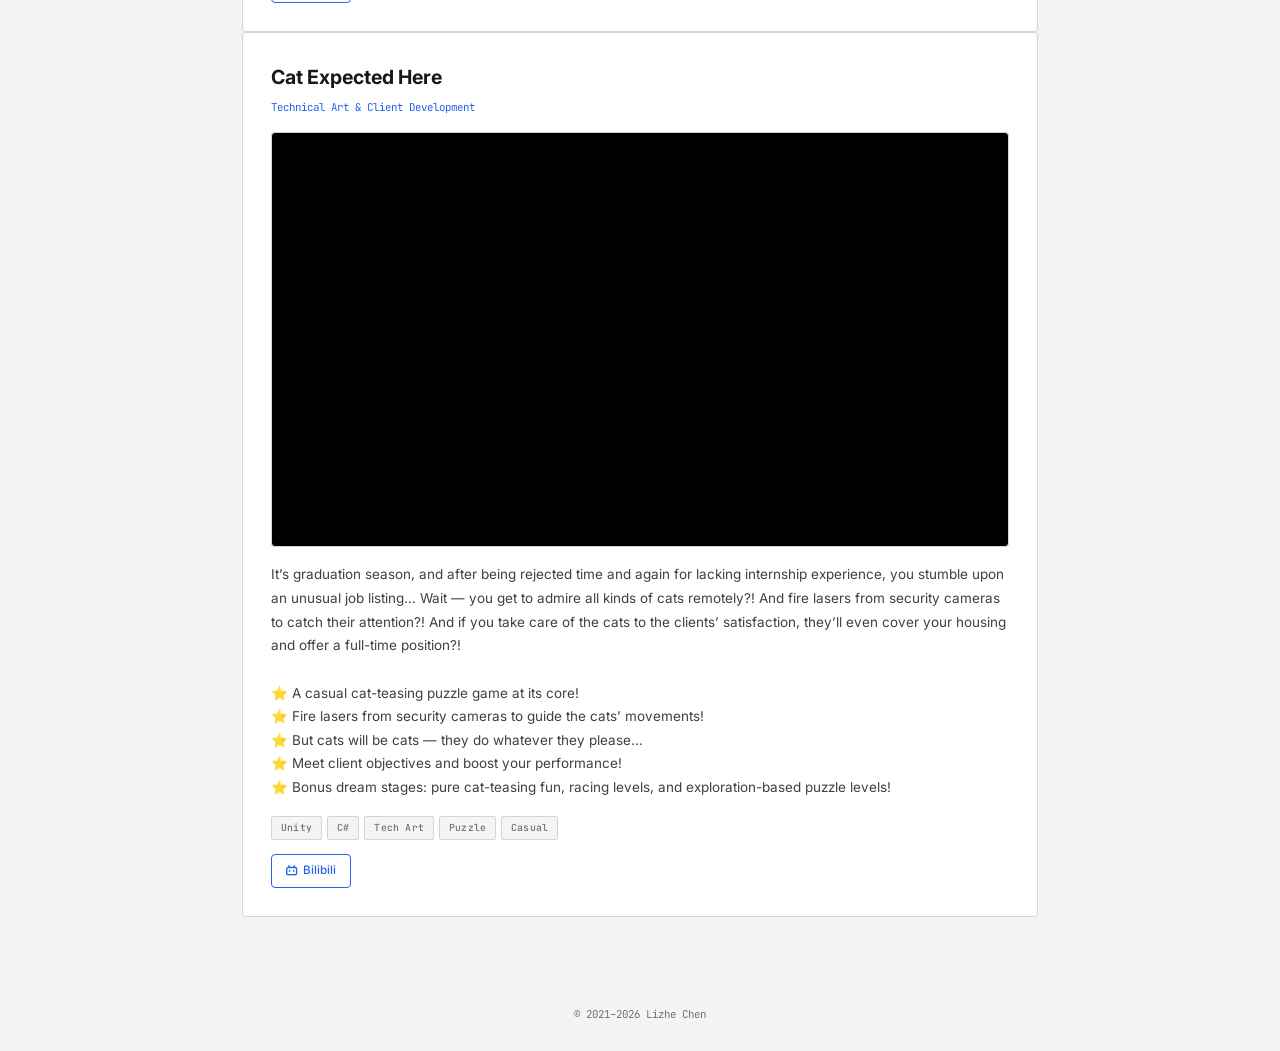
==== commit cfb06f5f: "Update experimentalgames.html" ====
--- a/experimentalgames.html
+++ b/experimentalgames.html
@@ -37,7 +37,7 @@
         <span class="en">Game Portfolio</span>
         <span class="zh">游戏作品集</span>
     </span>
-    <div class="game-list" id="game-all"></div>
+    <div class="experimentalgame-list" id="experimentalgame-all"></div>
 </main>
 
 <footer class="footer" style="max-width:860px;margin:0 auto;">
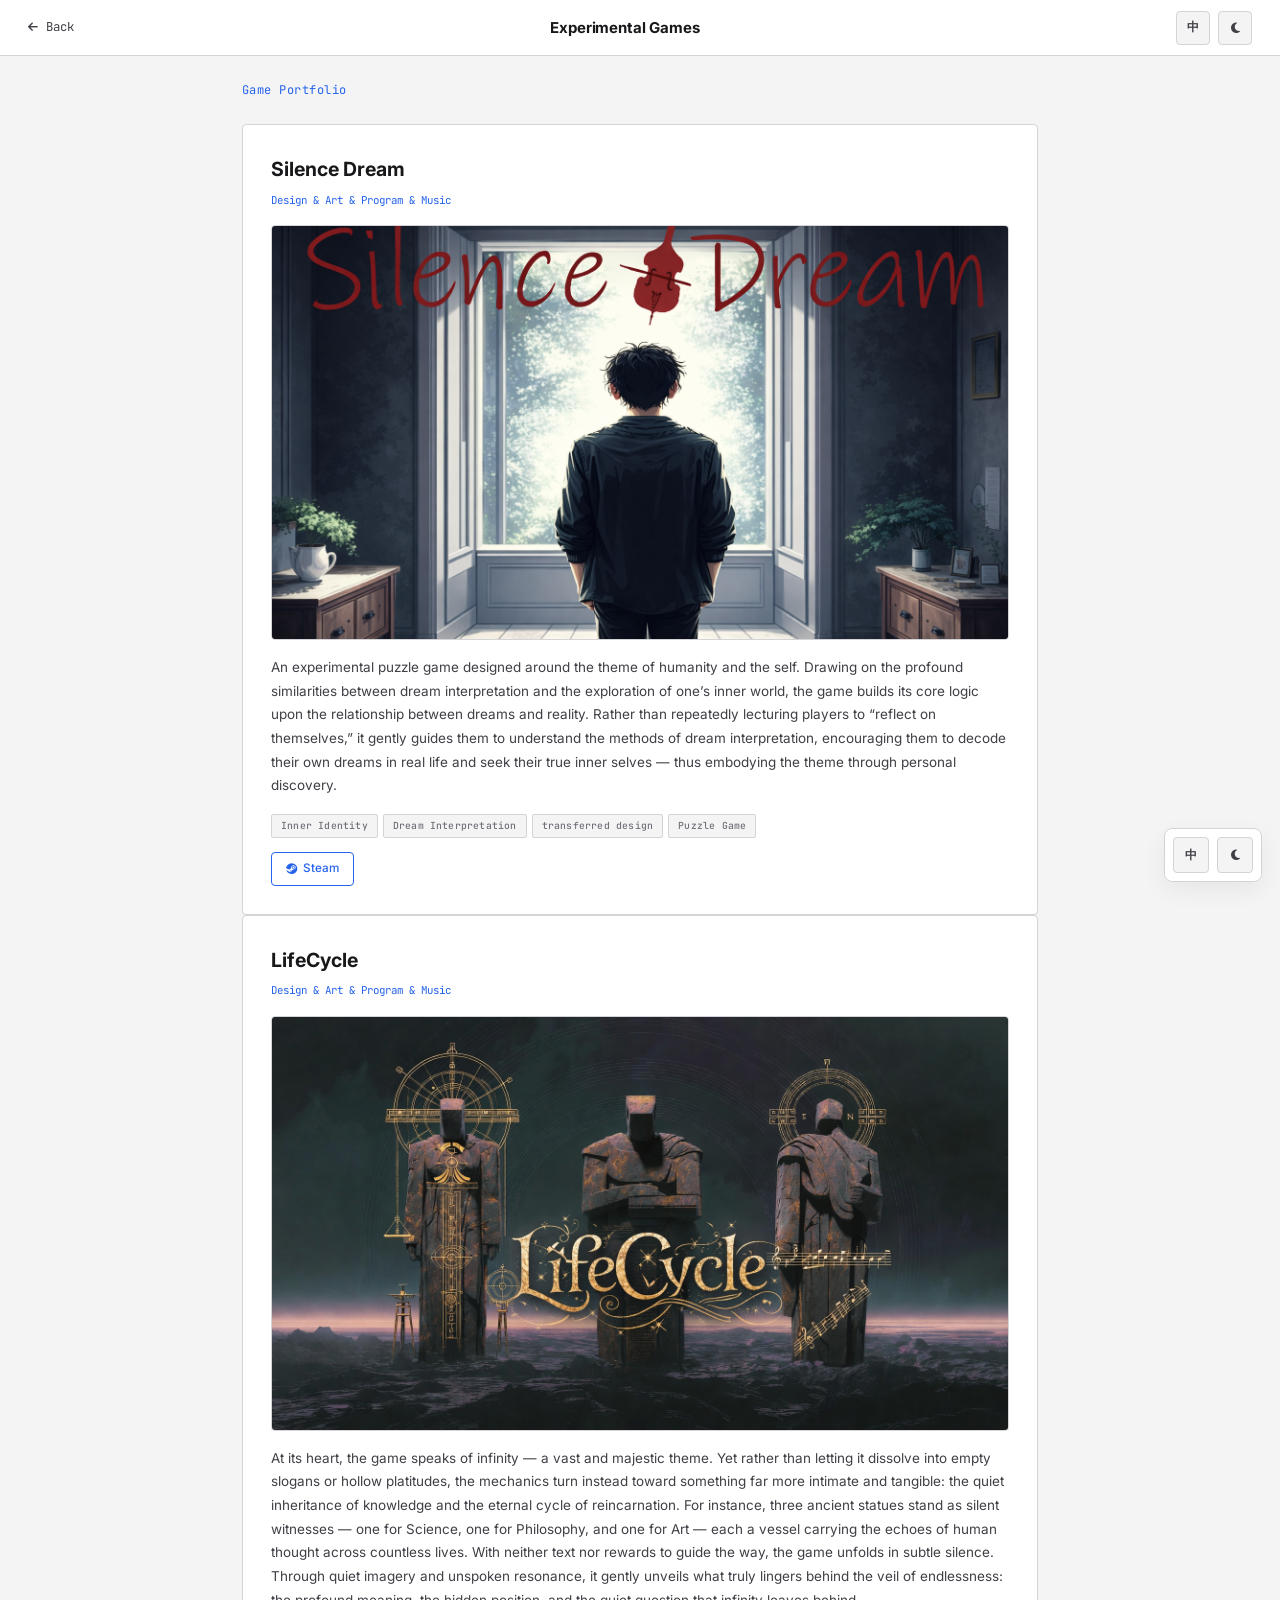
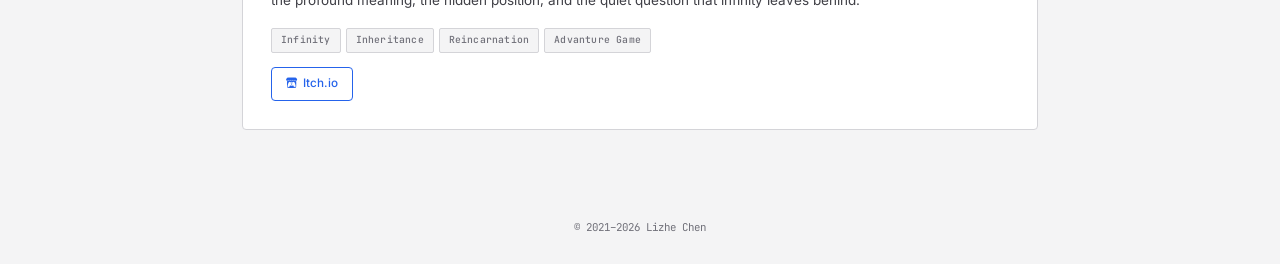
==== commit 7170a17c: "Update experimentalgames.html" ====
--- a/experimentalgames.html
+++ b/experimentalgames.html
@@ -19,8 +19,8 @@
         <span class="en">Back</span><span class="zh">返回</span>
     </a>
     <h1 class="sub-title-text">
-        <span class="en">Games</span>
-        <span class="zh">游戏作品</span>
+        <span class="en">Experimental Games</span>
+        <span class="zh">实验性游戏作品</span>
     </h1>
     <div class="sub-controls">
         <button class="ctrl-btn lang-toggle" title="Switch Language">
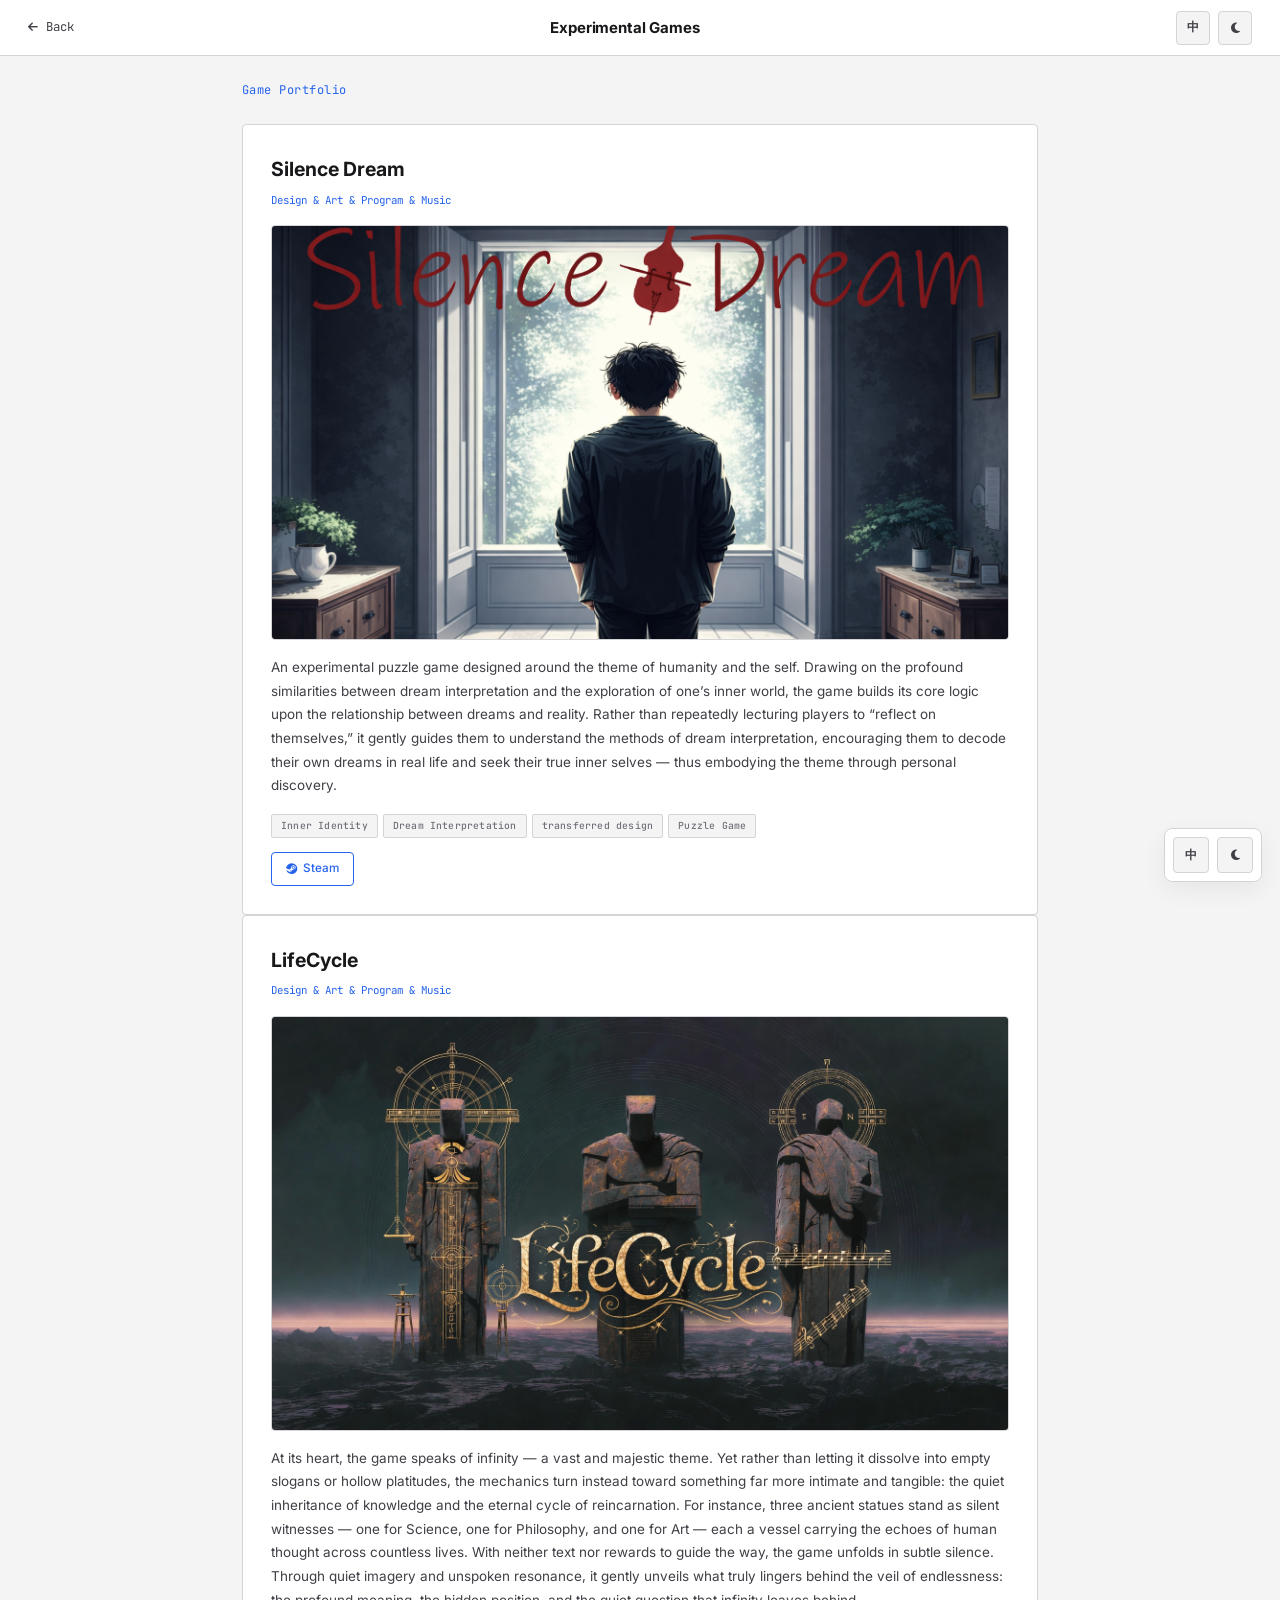
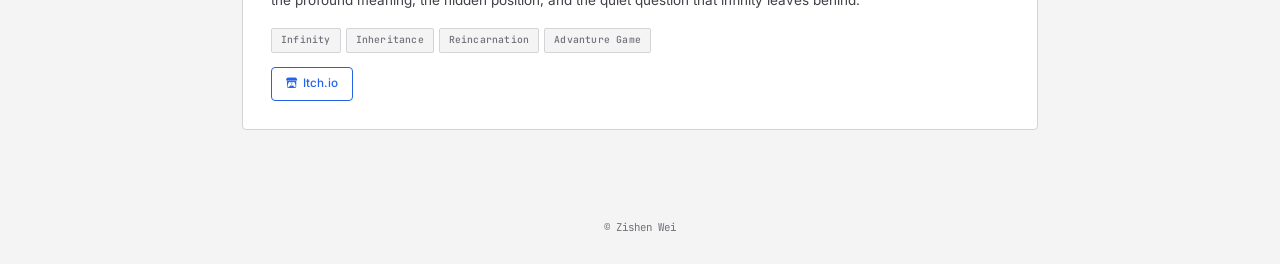
==== commit 0660a1ed: "Update experimentalgames.html" ====
--- a/experimentalgames.html
+++ b/experimentalgames.html
@@ -3,7 +3,7 @@
 <head>
     <meta charset="UTF-8">
     <meta name="viewport" content="width=device-width, initial-scale=1.0">
-    <title>Games | Lizhe Chen</title>
+    <title>Experimental Games | Zishen Wei</title>
     <link rel="shortcut icon" href="/img/logo-v.png">
     <link rel="preconnect" href="https://fonts.googleapis.com">
     <link rel="preconnect" href="https://fonts.gstatic.com" crossorigin>
@@ -41,7 +41,7 @@
 </main>
 
 <footer class="footer" style="max-width:860px;margin:0 auto;">
-    <p class="mono">&copy; 2021–2026 Lizhe Chen</p>
+    <p class="mono">&copy; Zishen Wei</p>
 </footer>
 
 <div class="floating-controls" aria-label="Display controls">
